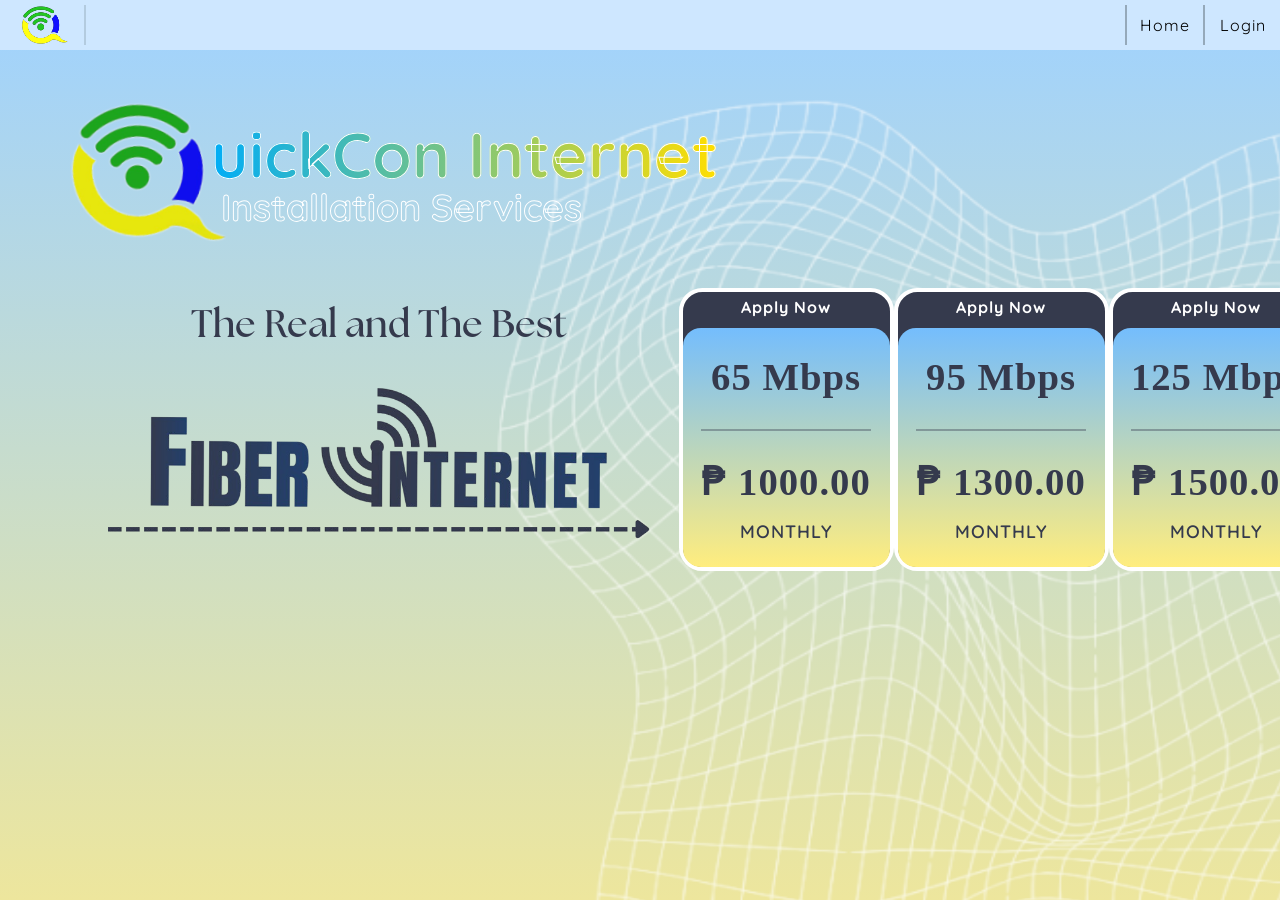
==== web/index.html @ b78efbca "uploaded francis's web design project" ====
<html>
<head>
    <link rel = "shortcut icon" href = "QuickIcon.ico" type = "image/x-icon">
    <title> Home - QuickCon Internet </title>
    <meta charset="UTF-8">
</head>
<body>
    <div class = "main">
        <img id = "RWFrame" src = "RetroWireframe.png">

        <div class = "webRibbon">
            <img id = "QCLogo" src = "QuickCon Logo.png">
            
            <div class = "ribbonButtons">
                <button type = "button" class = "ribbonButton-style" id = "BHome">
                    Home
                </button>
                <button type = "button" class = "ribbonButton-style" id = "BLogin" onclick="(() => {  window.location.href = './Application_Form.html' })()">
                    Login
                </button>

                <div class = "loginWindow">
                    <div class = "loginLabel"> Customer Login </div>
                    <div class = "TBUsername">
                        <label for = "username"> Username: </label>
                        <input type = "text" id = "username"/>
                    </div>
                    <div class = "TBPassword">
                        <label for = "password"> Password : </label>
                        <input type = "password" id = "password"/>
                    </div>
                    <button type = "submit" class = "loginSubmit"> Login </button>
                </div>
            </div>
            
        </div>

        <div class = "midArea">
            <div class = "designArea">

                <div class = "QuickCon">
                    <img id = "QuickCon_Logo" src = "QuickCon Logo.png">
                    <div class = "QuickCon_Text">
                        <div id = "topText"> uickCon Internet </div>
                        <div id = "bottomText"> Installation Services </div>
                    </div>
                </div>
                <div id = "TRaTB"> The Real and The Best </div>
                <img id = "FiberInternet" src = "FiberInternet.png">

            </div>
            <div class = "planArea">

                <div class = "planCard" id = "p65"> Apply Now
                    <div class = "planCardFace"> 
                        <div id = "mbps"> 65 Mbps </div>
                        <div id = "price"> ₱ 1000.00 </div>
                        <div id = "monthly"> MONTHLY </div>
                    </div>
                </div>

                <div class = "planCard" id = "p95"> Apply Now
                    <div class = "planCardFace"> 
                        <div id = "mbps"> 95 Mbps </div>
                        <div id = "price"> ₱ 1300.00 </div>
                        <div id = "monthly"> MONTHLY </div>
                    </div>
                </div>

                <div class = "planCard" id = "p125"> Apply Now
                    <div class = "planCardFace"> 
                        <div id = "mbps"> 125 Mbps </div>
                        <div id = "price"> ₱ 1500.00 </div>
                        <div id = "monthly"> MONTHLY </div>
                    </div>
                </div>

            </div>
        </div>

        <div class = "footer">
            
        </div>
    </div>
    
</body>
<style>
    html {
        font-family: "quicksand";
        font-weight: normal;
    }
    body{
        overflow-x: hidden;
        .main{
            position: absolute; top: 0; left: 0;
            height: 100%; width: 100%;

            z-index: -1;

            display: grid; 
            grid-template-columns: 1fr;
            grid-template-rows: auto 1fr 5%;

            background: linear-gradient(to bottom,#9FD2FF, #f5e893 110%);
        }
    }
    #RWFrame {
        position: fixed; z-index: -1;
        height: 100%; width: 100vh;
        right: -100; bottom: -100;
        filter: brightness(0) invert(1) opacity(70%);
    }

    /* WEB RIBBON _______________________________________________ */
    .webRibbon{
        position: relative;
        grid-column: 1 / -1;
        grid-row: 1 / 2;

        height: 100%; width: 100%; min-height: 50px;
        background-color: #cee7ff;
        z-index: 100;

        display: flex; justify-content: flex-end;

        #QCLogo{
            visibility: visible; position: absolute; 

            top: 10%; left: 20px; height: 80%;
            filter: drop-shadow(0 0 0.1px black) brightness(120%);
            border-right: 2px solid #95A9BA; 
            padding-right: 15px;
        }

        .ribbonButtons{
            height: 100%;
            display: flex;
            padding-right: 3%;
        }
        .ribbonButton-style{
            background: none; border: none; position: relative; 

            top: 10%;
            height: 80%; width: 80; 
            font-size: calc(1 * 100%); 
            font-family: "quicksand";
            letter-spacing: 1;

            display: flex; 
            justify-content: center; align-items: center;

            border-right: 2px solid #95A9BA; border-left: 2px solid #95A9BA;
        }
        #BHome{
            position: relative;
            left: 1;
        }
        #BLogin{
            position: relative;
            right: 1;
        }
    }

    /* DESIGN AREA _______________________________________________ */
    .midArea{
        position: relative;
        grid-column: 1 / 2;
        grid-row: 2 / 3;

        height: 100%; width: 100%;
        display: flex; flex-direction: row;
        justify-content: center;

        .designArea{
            position: relative; 
            left: 3%;
            width: 100%;

            display: flex; flex-direction: column;
            place-items: center;
            gap: 2vw;

            margin-top: 4vw;

            .QuickCon{
                position: relative; 

                display: flex;
                flex-direction: row;
                justify-content: center;

                #QuickCon_Logo{
                    position: relative;
                    left: 2vw;

                    height: 11vw; width: auto;

                    transform: rotate(6deg); 
                    filter: drop-shadow(0 0 1px white);
                }
                .QuickCon_Text{
                    position: relative;
                    top: 1vw;

                    background: linear-gradient(to right,#00adf7, #ffde00);
                    -webkit-background-clip: text; 
                    -webkit-text-stroke: 1px white; 
                    color: transparent;

                    white-space: nowrap;

                    #topText{
                        font-weight: bold; font-size: 5vw;
                    }
                    #bottomText{
                        position: relative;
                        left: 10px; bottom: 10px;
                        font-weight: bold; font-size: 2.9vw;
                    }
                }
            }
            #TRaTB{
                width: 100%;
                color: #353a4d; text-align: center;
                font-family: "theseasons"; font-size: 3vw;
                 padding-top: 5%;
            }
            #FiberInternet{
                height: 13vw; width: auto;
            }
        }

        .planArea{
            margin-top: 18%;
            height: auto; width: 100%;

            display: flex; justify-content: space-evenly;

            .planCard{
                height: 30.5vh; width: 23vh;
                
                color: white; text-align: center; 
                letter-spacing: 1px;
                font-weight: bold; font-size: calc(1 * 100%);
                line-height: 30px; 

                background-color: #353a4d;

                border-radius: 2.6vh;

                position: relative;
                display: flex; justify-content: center;

                border: white 4px solid;
                
                cursor: pointer;
            }
            .planCardFace{
                height: 87%; width: 100%; 
                background: linear-gradient(to bottom,#74bdfd, #ffed7e);

                color: #353a4d;

                position: absolute; 
                display: flex; justify-content: center;

                bottom: 0vh;

                border-radius: 2vh;

                #mbps{
                    position: absolute; top: 3.8vh;
                    font-family: anton; font-size: 4.3vh;
                }
                #price{
                    position: absolute; top: 11.2vh;
                    font-family: anton; font-size: 4.3vh;
                    padding-top: 4vh; border-top: #353a4d60 2px solid;
                }
                #monthly{
                    font-size: 2vh; font-weight: 600;
                    position: absolute; top: 21vh;
                }
            }
        }
    }  

    /* Login Window _______________________________________________ */
    .loginWindow{
        position: absolute; right: 0; top: 100%; 
        translate: 100% 0%;
        background-color: white;
        height: 160px; width: 100%;
        max-width: 350;
        border: #353a4d60 1px solid;
        animation: colorLoop 4s infinite;

        display: flex; flex-direction: column;
        justify-content: center; 
        gap: 15px;
        visibility: hidden;
    }
    @keyframes colorLoop{
        0% { border-top: #f3f700 5px solid; }
        50% { border-top: #0080f7 5px solid;}
        100% { border-top: #f3f700 5px solid; }
    }

    .loginWindow .loginLabel{
        background: none; 
        position: static; align-self: center;
    }
    .loginWindow .TBUsername{
        background: none; font-weight: 600;

        position: static; margin-left: 7%;

        label[for = "username"]{
            font-size: 13px; 
        }
        #username{
            border-radius: 7px; border: #353a4d 1px solid;
            font-family: "quicksand"; 
            font-weight: 500;
        }
        #username[type = "text"]{
            text-align: center; letter-spacing: 1px;
        }
    }
    .loginWindow .TBPassword{
        background: none; font-weight: 600; 

        position: static; margin-left: 7%;

        label[for = "password"]{
            font-size: 13px; 
        }
        #password{
            border-radius: 7px; border: #353a4d 1px solid;
            font-family: "quicksand";
            font-weight: 500;
        }
        #password[type = "password"]{
            text-align: center; letter-spacing: 1px;
        }
    }
    .loginWindow .loginSubmit{
        background: white; 
        border-radius: 10px; border: none;
        font-family: "quicksand";
        height: 30px; width: 70px;

        position: relative; align-self: center;

        display: flex;
        justify-content: center; align-items: center;
    }
    .loginSubmit::after{
        content: '';
        position: absolute; z-index: -1;
        height: 112%; width: 106%; 
        background-image: linear-gradient(to top right,#00adf7, #ffde00 70%);
        border-radius: 10px;
    }
    
    /* Price Selection _______________________________________________ */

    @font-face {
        font-family: "anton";
        src: url('Anton/Anton-Regular.ttf') format("truetype");
    }
    @font-face {
        font-family: "quicksand";
        src: url('Quicksand/Quicksand-VariableFont_wght.ttf') format("truetype");
    }
    @font-face {
        font-family: "theseasons";
        src: url('The-Seasons/Demo_Fonts/Fontspring-DEMO-theseasons-bd.otf') format("truetype");
    }
    @media (max-width: 1000px){
        #RWFrame {
            height: 100%; width: auto;
            top: 80%; left: 50%; transform: translate(-49.5%, -60%);
        }

        .midArea{
            flex-direction: column;

            .designArea{
                left: 0;
            }
            .planArea{
                margin: 3vw;
                margin: 0;
                margin-top: 10%;
            }
        }
    }

    /* EVENTS _______________________________________________ */

    /* --------------------------Hovers-------------------------- */
    #QCLogo:active{
        rotate: 36000deg; 
        transition: 15s linear;
        animation: jump 20s forwards;
    }
    @keyframes jump {
        10% {
            position: absolute; left: 50%;
            filter: brightness(50%);
        }
        30% {
            position: fixed; top: 50%; right: 50%; filter: 
            brightness(1000%);
        }
        55% {
            position: fixed; top: -50%; left: 50%; 
            rotate: -36000deg; filter: brightness(0%);
        }
        98% {
            position: fixed; top: -25%; right: 130%; filter: 
            brightness(1000%);
        }
        100% {
            position: relative; top: 0; left: 0; 
        }
    }

    .ribbonButton-style:hover{
        background-color: #9FD2FF;
        transition: background-color 0.2s;
    }
    .ribbonButton-style:hover:active{
        background-color: #f0f8ff;
        transition: 0.1s;
    }

    #p65:hover, #p95:hover, #p125:hover{
        color: #353a4d; transform: scale(1.1);
        background-color: white;
        transition: 0.4s;
    }
    #p65:hover .planCardFace, #p95:hover .planCardFace, #p125:hover .planCardFace{
        color: white;
        background: linear-gradient(to bottom,#45a8ff, #ffe231 90%);
        transition: 0.4s;
    }
    #p65:hover:active, #p95:hover:active, #p125:hover:active{
        transform: scale(1.05);
        transition: 0.2s;
    }
    
    .loginWindow .loginSubmit:hover{
        background: none; color: white;
        font-weight: bold;
        transition: 0.1s;
    }
    .loginWindow .loginSubmit:hover:active{
        background: white; color: rgb(60, 60, 60);
        transition: 0.1s;
    }

    /* --------------------------Clicks-------------------------- */
    #BLogin:focus + .loginWindow, .loginWindow:hover, .loginWindow:focus-within{
        visibility: visible;
        top: 100%; translate: 0 0;
        transition: 0.5s;
    }
    #username:focus, #password:focus{
        width: 95%; 
        transition: 0.5s ease-in-out;
    }
    
</style>
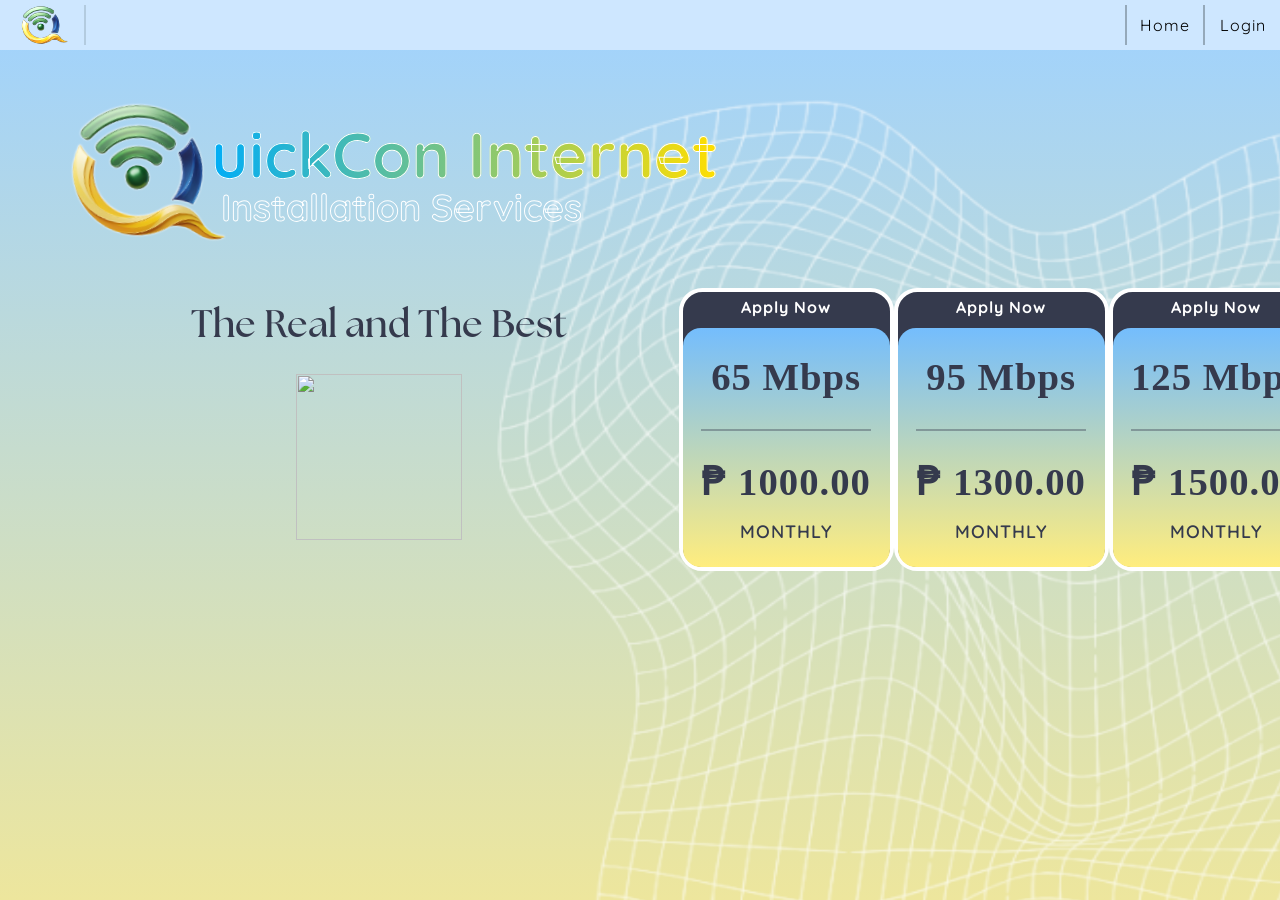
==== commit 968b06e7: "website: enhanced logo and sorted assets into folder" ====
--- a/web/index.html
+++ b/web/index.html
@@ -6,10 +6,10 @@
 </head>
 <body>
     <div class = "main">
-        <img id = "RWFrame" src = "RetroWireframe.png">
+        <img id = "RWFrame" src = "assets/RetroWireframe.png">
 
         <div class = "webRibbon">
-            <img id = "QCLogo" src = "QuickCon Logo.png">
+            <img id = "QCLogo" src = "assets/quickcon_logo-removebg-preview.png">
             
             <div class = "ribbonButtons">
                 <button type = "button" class = "ribbonButton-style" id = "BHome">
@@ -39,14 +39,14 @@
             <div class = "designArea">
 
                 <div class = "QuickCon">
-                    <img id = "QuickCon_Logo" src = "QuickCon Logo.png">
+                    <img id = "QuickCon_Logo" src = "assets/quickcon_logo-removebg-preview.png">
                     <div class = "QuickCon_Text">
                         <div id = "topText"> uickCon Internet </div>
                         <div id = "bottomText"> Installation Services </div>
                     </div>
                 </div>
                 <div id = "TRaTB"> The Real and The Best </div>
-                <img id = "FiberInternet" src = "FiberInternet.png">
+                <img id = "FiberInternet" src = "src/FiberInternet.png">
 
             </div>
             <div class = "planArea">
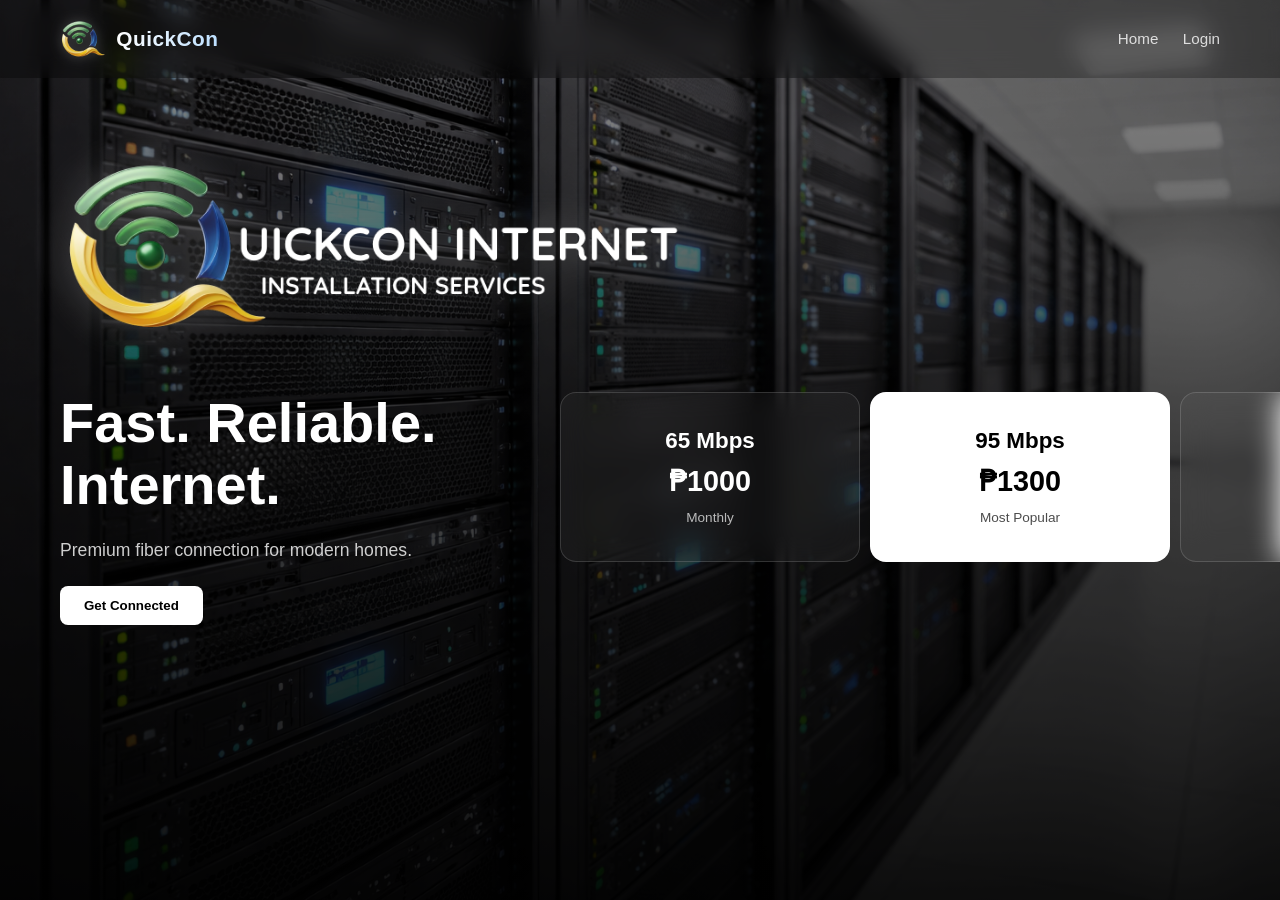
==== commit dc90271e: "website: enhanced apperance and the feel of the overall website home page of quickcon" ====
--- a/web/index.html
+++ b/web/index.html
@@ -1,475 +1,65 @@
-<html>
+<!DOCTYPE html>
+<html lang="en">
 <head>
-    <link rel = "shortcut icon" href = "QuickIcon.ico" type = "image/x-icon">
-    <title> Home - QuickCon Internet </title>
     <meta charset="UTF-8">
+    <meta name="viewport" content="width=device-width, initial-scale=1.0">
+    <title>QuickCon Internet</title>
+    <link rel="stylesheet" href="./styles.css">
 </head>
+
 <body>
-    <div class = "main">
-        <img id = "RWFrame" src = "assets/RetroWireframe.png">
 
-        <div class = "webRibbon">
-            <img id = "QCLogo" src = "assets/quickcon_logo-removebg-preview.png">
-            
-            <div class = "ribbonButtons">
-                <button type = "button" class = "ribbonButton-style" id = "BHome">
-                    Home
-                </button>
-                <button type = "button" class = "ribbonButton-style" id = "BLogin" onclick="(() => {  window.location.href = './Application_Form.html' })()">
-                    Login
-                </button>
+<div class="bg"></div>
 
-                <div class = "loginWindow">
-                    <div class = "loginLabel"> Customer Login </div>
-                    <div class = "TBUsername">
-                        <label for = "username"> Username: </label>
-                        <input type = "text" id = "username"/>
-                    </div>
-                    <div class = "TBPassword">
-                        <label for = "password"> Password : </label>
-                        <input type = "password" id = "password"/>
-                    </div>
-                    <button type = "submit" class = "loginSubmit"> Login </button>
-                </div>
-            </div>
-            
+<header class="nav">
+    <div class="logo-container">
+        <img src="./assets/quickcon_logo-removebg-preview.png" alt="QuickCon Logo">
+        <span>QuickCon</span>
+    </div>
+
+    <div class="nav-links">
+        <button>Home</button>
+        <button>Login</button>
+    </div>
+</header>
+
+<main class="hero">
+    <div class="hero-left">
+
+        <div class="quickcon-logo">
+            <img src="./assets/QUICKCON_LOGO_WITH_L.png" alt="QuickCon Logo">
         </div>
 
-        <div class = "midArea">
-            <div class = "designArea">
+        <h1>Fast. Reliable. Internet.</h1>
+        <p>Premium fiber connection for modern homes.</p>
 
-                <div class = "QuickCon">
-                    <img id = "QuickCon_Logo" src = "assets/quickcon_logo-removebg-preview.png">
-                    <div class = "QuickCon_Text">
-                        <div id = "topText"> uickCon Internet </div>
-                        <div id = "bottomText"> Installation Services </div>
-                    </div>
-                </div>
-                <div id = "TRaTB"> The Real and The Best </div>
-                <img id = "FiberInternet" src = "src/FiberInternet.png">
+        <button class="get-connected-button">Get Connected</button>
 
-            </div>
-            <div class = "planArea">
+    </div>
 
-                <div class = "planCard" id = "p65"> Apply Now
-                    <div class = "planCardFace"> 
-                        <div id = "mbps"> 65 Mbps </div>
-                        <div id = "price"> ₱ 1000.00 </div>
-                        <div id = "monthly"> MONTHLY </div>
-                    </div>
-                </div>
+    <div class="plans">
 
-                <div class = "planCard" id = "p95"> Apply Now
-                    <div class = "planCardFace"> 
-                        <div id = "mbps"> 95 Mbps </div>
-                        <div id = "price"> ₱ 1300.00 </div>
-                        <div id = "monthly"> MONTHLY </div>
-                    </div>
-                </div>
-
-                <div class = "planCard" id = "p125"> Apply Now
-                    <div class = "planCardFace"> 
-                        <div id = "mbps"> 125 Mbps </div>
-                        <div id = "price"> ₱ 1500.00 </div>
-                        <div id = "monthly"> MONTHLY </div>
-                    </div>
-                </div>
-
-            </div>
+        <div class="card">
+            <h2>65 Mbps</h2>
+            <p class="price">₱1000</p>
+            <span>Monthly</span>
         </div>
 
-        <div class = "footer">
-            
+        <div class="card highlight">
+            <h2>95 Mbps</h2>
+            <p class="price">₱1300</p>
+            <span>Most Popular</span>
         </div>
+
+        <div class="card">
+            <h2>125 Mbps</h2>
+            <p class="price">₱1500</p>
+            <span>Monthly</span>
+        </div>
+
     </div>
-    
+
+</main>
+
 </body>
-<style>
-    html {
-        font-family: "quicksand";
-        font-weight: normal;
-    }
-    body{
-        overflow-x: hidden;
-        .main{
-            position: absolute; top: 0; left: 0;
-            height: 100%; width: 100%;
-
-            z-index: -1;
-
-            display: grid; 
-            grid-template-columns: 1fr;
-            grid-template-rows: auto 1fr 5%;
-
-            background: linear-gradient(to bottom,#9FD2FF, #f5e893 110%);
-        }
-    }
-    #RWFrame {
-        position: fixed; z-index: -1;
-        height: 100%; width: 100vh;
-        right: -100; bottom: -100;
-        filter: brightness(0) invert(1) opacity(70%);
-    }
-
-    /* WEB RIBBON _______________________________________________ */
-    .webRibbon{
-        position: relative;
-        grid-column: 1 / -1;
-        grid-row: 1 / 2;
-
-        height: 100%; width: 100%; min-height: 50px;
-        background-color: #cee7ff;
-        z-index: 100;
-
-        display: flex; justify-content: flex-end;
-
-        #QCLogo{
-            visibility: visible; position: absolute; 
-
-            top: 10%; left: 20px; height: 80%;
-            filter: drop-shadow(0 0 0.1px black) brightness(120%);
-            border-right: 2px solid #95A9BA; 
-            padding-right: 15px;
-        }
-
-        .ribbonButtons{
-            height: 100%;
-            display: flex;
-            padding-right: 3%;
-        }
-        .ribbonButton-style{
-            background: none; border: none; position: relative; 
-
-            top: 10%;
-            height: 80%; width: 80; 
-            font-size: calc(1 * 100%); 
-            font-family: "quicksand";
-            letter-spacing: 1;
-
-            display: flex; 
-            justify-content: center; align-items: center;
-
-            border-right: 2px solid #95A9BA; border-left: 2px solid #95A9BA;
-        }
-        #BHome{
-            position: relative;
-            left: 1;
-        }
-        #BLogin{
-            position: relative;
-            right: 1;
-        }
-    }
-
-    /* DESIGN AREA _______________________________________________ */
-    .midArea{
-        position: relative;
-        grid-column: 1 / 2;
-        grid-row: 2 / 3;
-
-        height: 100%; width: 100%;
-        display: flex; flex-direction: row;
-        justify-content: center;
-
-        .designArea{
-            position: relative; 
-            left: 3%;
-            width: 100%;
-
-            display: flex; flex-direction: column;
-            place-items: center;
-            gap: 2vw;
-
-            margin-top: 4vw;
-
-            .QuickCon{
-                position: relative; 
-
-                display: flex;
-                flex-direction: row;
-                justify-content: center;
-
-                #QuickCon_Logo{
-                    position: relative;
-                    left: 2vw;
-
-                    height: 11vw; width: auto;
-
-                    transform: rotate(6deg); 
-                    filter: drop-shadow(0 0 1px white);
-                }
-                .QuickCon_Text{
-                    position: relative;
-                    top: 1vw;
-
-                    background: linear-gradient(to right,#00adf7, #ffde00);
-                    -webkit-background-clip: text; 
-                    -webkit-text-stroke: 1px white; 
-                    color: transparent;
-
-                    white-space: nowrap;
-
-                    #topText{
-                        font-weight: bold; font-size: 5vw;
-                    }
-                    #bottomText{
-                        position: relative;
-                        left: 10px; bottom: 10px;
-                        font-weight: bold; font-size: 2.9vw;
-                    }
-                }
-            }
-            #TRaTB{
-                width: 100%;
-                color: #353a4d; text-align: center;
-                font-family: "theseasons"; font-size: 3vw;
-                 padding-top: 5%;
-            }
-            #FiberInternet{
-                height: 13vw; width: auto;
-            }
-        }
-
-        .planArea{
-            margin-top: 18%;
-            height: auto; width: 100%;
-
-            display: flex; justify-content: space-evenly;
-
-            .planCard{
-                height: 30.5vh; width: 23vh;
-                
-                color: white; text-align: center; 
-                letter-spacing: 1px;
-                font-weight: bold; font-size: calc(1 * 100%);
-                line-height: 30px; 
-
-                background-color: #353a4d;
-
-                border-radius: 2.6vh;
-
-                position: relative;
-                display: flex; justify-content: center;
-
-                border: white 4px solid;
-                
-                cursor: pointer;
-            }
-            .planCardFace{
-                height: 87%; width: 100%; 
-                background: linear-gradient(to bottom,#74bdfd, #ffed7e);
-
-                color: #353a4d;
-
-                position: absolute; 
-                display: flex; justify-content: center;
-
-                bottom: 0vh;
-
-                border-radius: 2vh;
-
-                #mbps{
-                    position: absolute; top: 3.8vh;
-                    font-family: anton; font-size: 4.3vh;
-                }
-                #price{
-                    position: absolute; top: 11.2vh;
-                    font-family: anton; font-size: 4.3vh;
-                    padding-top: 4vh; border-top: #353a4d60 2px solid;
-                }
-                #monthly{
-                    font-size: 2vh; font-weight: 600;
-                    position: absolute; top: 21vh;
-                }
-            }
-        }
-    }  
-
-    /* Login Window _______________________________________________ */
-    .loginWindow{
-        position: absolute; right: 0; top: 100%; 
-        translate: 100% 0%;
-        background-color: white;
-        height: 160px; width: 100%;
-        max-width: 350;
-        border: #353a4d60 1px solid;
-        animation: colorLoop 4s infinite;
-
-        display: flex; flex-direction: column;
-        justify-content: center; 
-        gap: 15px;
-        visibility: hidden;
-    }
-    @keyframes colorLoop{
-        0% { border-top: #f3f700 5px solid; }
-        50% { border-top: #0080f7 5px solid;}
-        100% { border-top: #f3f700 5px solid; }
-    }
-
-    .loginWindow .loginLabel{
-        background: none; 
-        position: static; align-self: center;
-    }
-    .loginWindow .TBUsername{
-        background: none; font-weight: 600;
-
-        position: static; margin-left: 7%;
-
-        label[for = "username"]{
-            font-size: 13px; 
-        }
-        #username{
-            border-radius: 7px; border: #353a4d 1px solid;
-            font-family: "quicksand"; 
-            font-weight: 500;
-        }
-        #username[type = "text"]{
-            text-align: center; letter-spacing: 1px;
-        }
-    }
-    .loginWindow .TBPassword{
-        background: none; font-weight: 600; 
-
-        position: static; margin-left: 7%;
-
-        label[for = "password"]{
-            font-size: 13px; 
-        }
-        #password{
-            border-radius: 7px; border: #353a4d 1px solid;
-            font-family: "quicksand";
-            font-weight: 500;
-        }
-        #password[type = "password"]{
-            text-align: center; letter-spacing: 1px;
-        }
-    }
-    .loginWindow .loginSubmit{
-        background: white; 
-        border-radius: 10px; border: none;
-        font-family: "quicksand";
-        height: 30px; width: 70px;
-
-        position: relative; align-self: center;
-
-        display: flex;
-        justify-content: center; align-items: center;
-    }
-    .loginSubmit::after{
-        content: '';
-        position: absolute; z-index: -1;
-        height: 112%; width: 106%; 
-        background-image: linear-gradient(to top right,#00adf7, #ffde00 70%);
-        border-radius: 10px;
-    }
-    
-    /* Price Selection _______________________________________________ */
-
-    @font-face {
-        font-family: "anton";
-        src: url('Anton/Anton-Regular.ttf') format("truetype");
-    }
-    @font-face {
-        font-family: "quicksand";
-        src: url('Quicksand/Quicksand-VariableFont_wght.ttf') format("truetype");
-    }
-    @font-face {
-        font-family: "theseasons";
-        src: url('The-Seasons/Demo_Fonts/Fontspring-DEMO-theseasons-bd.otf') format("truetype");
-    }
-    @media (max-width: 1000px){
-        #RWFrame {
-            height: 100%; width: auto;
-            top: 80%; left: 50%; transform: translate(-49.5%, -60%);
-        }
-
-        .midArea{
-            flex-direction: column;
-
-            .designArea{
-                left: 0;
-            }
-            .planArea{
-                margin: 3vw;
-                margin: 0;
-                margin-top: 10%;
-            }
-        }
-    }
-
-    /* EVENTS _______________________________________________ */
-
-    /* --------------------------Hovers-------------------------- */
-    #QCLogo:active{
-        rotate: 36000deg; 
-        transition: 15s linear;
-        animation: jump 20s forwards;
-    }
-    @keyframes jump {
-        10% {
-            position: absolute; left: 50%;
-            filter: brightness(50%);
-        }
-        30% {
-            position: fixed; top: 50%; right: 50%; filter: 
-            brightness(1000%);
-        }
-        55% {
-            position: fixed; top: -50%; left: 50%; 
-            rotate: -36000deg; filter: brightness(0%);
-        }
-        98% {
-            position: fixed; top: -25%; right: 130%; filter: 
-            brightness(1000%);
-        }
-        100% {
-            position: relative; top: 0; left: 0; 
-        }
-    }
-
-    .ribbonButton-style:hover{
-        background-color: #9FD2FF;
-        transition: background-color 0.2s;
-    }
-    .ribbonButton-style:hover:active{
-        background-color: #f0f8ff;
-        transition: 0.1s;
-    }
-
-    #p65:hover, #p95:hover, #p125:hover{
-        color: #353a4d; transform: scale(1.1);
-        background-color: white;
-        transition: 0.4s;
-    }
-    #p65:hover .planCardFace, #p95:hover .planCardFace, #p125:hover .planCardFace{
-        color: white;
-        background: linear-gradient(to bottom,#45a8ff, #ffe231 90%);
-        transition: 0.4s;
-    }
-    #p65:hover:active, #p95:hover:active, #p125:hover:active{
-        transform: scale(1.05);
-        transition: 0.2s;
-    }
-    
-    .loginWindow .loginSubmit:hover{
-        background: none; color: white;
-        font-weight: bold;
-        transition: 0.1s;
-    }
-    .loginWindow .loginSubmit:hover:active{
-        background: white; color: rgb(60, 60, 60);
-        transition: 0.1s;
-    }
-
-    /* --------------------------Clicks-------------------------- */
-    #BLogin:focus + .loginWindow, .loginWindow:hover, .loginWindow:focus-within{
-        visibility: visible;
-        top: 100%; translate: 0 0;
-        transition: 0.5s;
-    }
-    #username:focus, #password:focus{
-        width: 95%; 
-        transition: 0.5s ease-in-out;
-    }
-    
-</style>+</html>
--- a/web/styles.css
+++ b/web/styles.css
@@ -0,0 +1,223 @@
+/* =========================
+    RESET
+========================= */
+* {
+    margin: 0;
+    padding: 0;
+    box-sizing: border-box;
+}
+
+html {
+    font-size: 16px; /* keeps rem consistency if used later */
+}
+
+body {
+    font-family: "Inter", sans-serif;
+    color: white;
+    overflow-x: hidden;
+}
+
+/* =========================
+    LOGO
+========================= */
+.logo-container {
+    display: flex;
+    align-items: center;
+    gap: 10px;
+}
+
+.logo-container img {
+    height: 38px;
+    width: auto;
+    filter: drop-shadow(0 0 6px rgba(255,255,255,0.25));
+}
+
+.logo-container span {
+    font-size: 1.3rem;
+    font-weight: 600;
+    letter-spacing: 0.5px;
+
+    background: linear-gradient(to right, #ffffff, #bcdfff);
+    -webkit-background-clip: text;
+    -webkit-text-fill-color: transparent;
+}
+
+/* =========================
+    BACKGROUND
+========================= */
+.bg {
+    position: fixed;
+    inset: 0;
+    background: url("./assets/homepage_background.png") center/cover no-repeat;
+    filter: brightness(0.7);
+    z-index: -2;
+}
+
+.bg::after {
+    content: "";
+    position: absolute;
+    inset: 0;
+    background: linear-gradient(
+        to bottom,
+        rgba(0,0,0,0.2),
+        rgba(0,0,0,0.6),
+        rgba(0,0,0,0.9)
+    );
+}
+
+/* =========================
+    NAVBAR
+========================= */
+.nav {
+    display: flex;
+    justify-content: space-between;
+    align-items: center;
+    padding: 20px 60px;
+    backdrop-filter: blur(12px);
+    background: rgba(0,0,0,0.3);
+}
+
+.logo {
+    font-size: 1.5rem;
+    font-weight: 600;
+}
+
+.nav-links button {
+    background: none;
+    border: none;
+    color: white;
+    margin-left: 20px;
+    cursor: pointer;
+    font-size: 0.95rem;
+    opacity: 0.8;
+}
+
+.nav-links button:hover {
+    opacity: 1;
+}
+
+/* =========================
+    HERO
+========================= */
+.hero {
+    display: flex;
+    justify-content: space-between;
+    align-items: center;
+    padding: 80px 60px;
+}
+
+.hero-left {
+    max-width: 500px;
+}
+
+.hero-left h1 {
+    margin-top: -20px;
+    font-size: 3.5rem;
+    font-weight: 700;
+    line-height: 1.1;
+}
+
+.hero-left p {
+    margin-top: 25px;
+    font-size: 1.1rem;
+    opacity: 0.8;
+}
+
+/* HERO LOGO */
+.quickcon-logo {
+    margin-top: -100px;
+    margin-bottom: 0px;
+}
+
+.quickcon-logo img {
+    height: 350px;
+    width: auto;
+    filter: drop-shadow(0 0 20px rgba(255,255,255,0.25));
+    /* transform: rotate(-3deg); */
+    transition: 0.3s ease;
+}
+
+.quickcon-logo img:hover {
+    transform: rotate(0deg) scale(1.05);
+}
+
+/* =========================
+    Get Connected Logo
+========================= */
+.get-connected-button {
+    margin-top: 25px;
+    padding: 12px 24px;
+    border: none;
+    border-radius: 8px;
+    background: white;
+    color: black;
+    font-weight: 600;
+    cursor: pointer;
+    transition: 0.25s;
+}
+
+.get-connected-button:hover {
+    transform: translateY(-2px);
+}
+
+/* =========================
+    PLANS
+========================= */
+.plans {
+    display: flex;
+    gap: 10px;
+}
+
+.card {
+    margin-top: 170px;
+    width: 300px;
+    padding: 35px;
+    border-radius: 16px;
+    background: rgba(255,255,255,0.04);
+    backdrop-filter: blur(15px);
+    cursor: pointer;
+    border: 1px solid rgba(255,255,255,0.15);
+    text-align: center;
+    transition: 0.3s;
+}
+
+.card:hover {
+    transform: translateY(-10px);
+    box-shadow: 0 20px 40px rgba(0,0,0,0.4);
+}
+
+.highlight {
+    background: white;
+    color: black;
+}
+
+/* CARD TEXT */
+.card h2 {
+    font-size: 1.4rem;
+}
+
+.price {
+    font-size: 1.8rem;
+    margin: 10px 0;
+    font-weight: 700;
+}
+
+.card span {
+    font-size: 0.85rem;
+    opacity: 0.7;
+}
+
+/* =========================
+    RESPONSIVE
+========================= */
+@media (max-width: 1200px) {
+    .hero {
+        flex-direction: column;
+        gap: 40px;
+        text-align: center;
+    }
+
+    .plans {
+        flex-direction: column;
+    }
+}
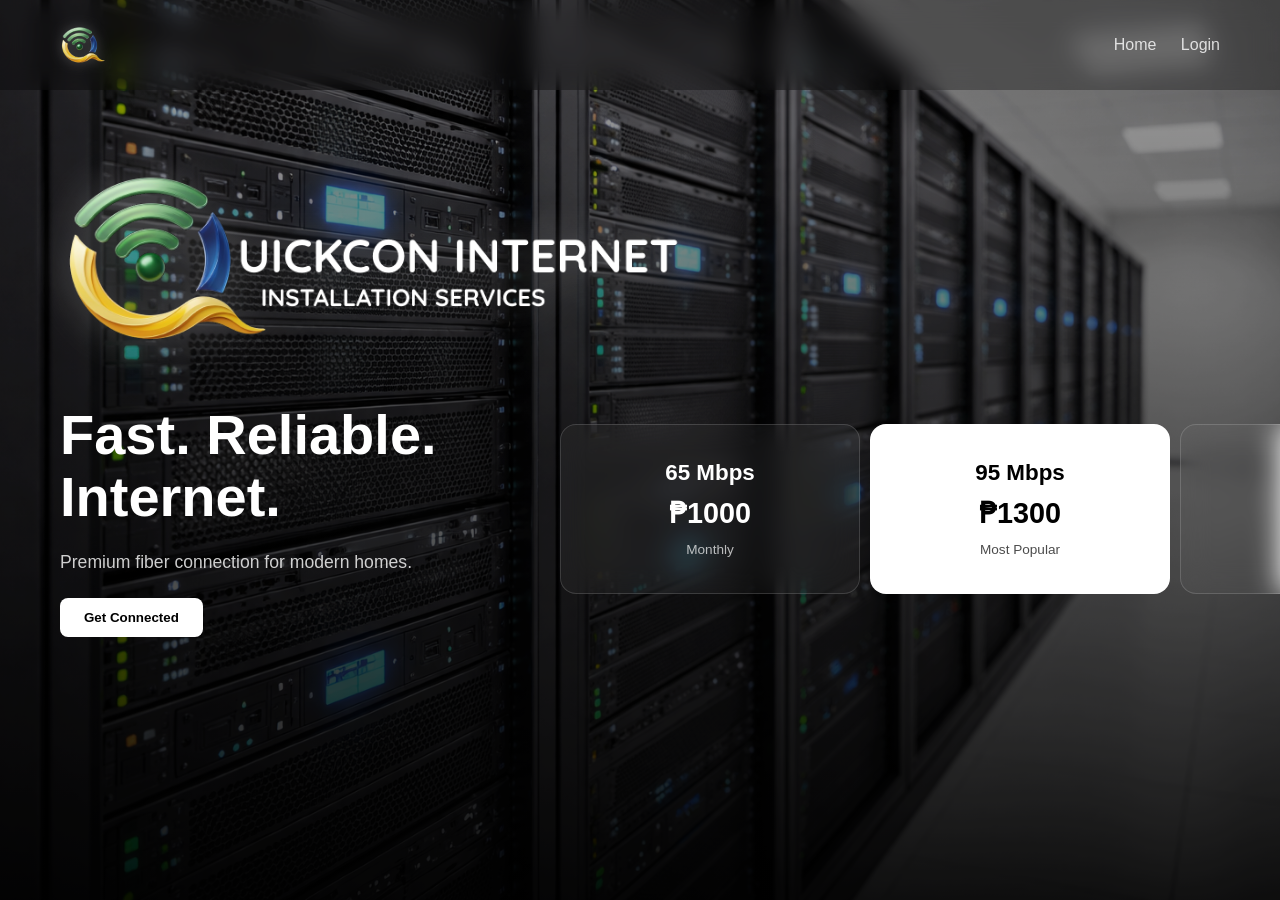
==== commit 8653ec32: "quiucksearch: fixed http response based on request type: valid, invalid, wrong format" ====
--- a/web/index.html
+++ b/web/index.html
@@ -14,7 +14,6 @@
 <header class="nav">
     <div class="logo-container">
         <img src="./assets/quickcon_logo-removebg-preview.png" alt="QuickCon Logo">
-        <span>QuickCon</span>
     </div>
 
     <div class="nav-links">
@@ -58,6 +57,9 @@
         </div>
 
     </div>
+    <div>
+        
+    </div>
 
 </main>
 
--- a/web/styles.css
+++ b/web/styles.css
@@ -49,7 +49,7 @@
     position: fixed;
     inset: 0;
     background: url("./assets/homepage_background.png") center/cover no-repeat;
-    filter: brightness(0.7);
+    filter: brightness(0.8);
     z-index: -2;
 }
 
@@ -60,7 +60,7 @@
     background: linear-gradient(
         to bottom,
         rgba(0,0,0,0.2),
-        rgba(0,0,0,0.6),
+        rgba(0,0,0,0.5),
         rgba(0,0,0,0.9)
     );
 }
@@ -75,6 +75,9 @@
     padding: 20px 60px;
     backdrop-filter: blur(12px);
     background: rgba(0,0,0,0.3);
+    flex-wrap: wrap;
+    width: 100%;
+    height: 90px;
 }
 
 .logo {
@@ -82,15 +85,19 @@
     font-weight: 600;
 }
 
+
 .nav-links button {
     background: none;
+    height: 100%;
     border: none;
     color: white;
     margin-left: 20px;
     cursor: pointer;
-    font-size: 0.95rem;
+    font-size: 16px;
     opacity: 0.8;
 }
+
+
 
 .nav-links button:hover {
     opacity: 1;
@@ -164,12 +171,13 @@
     PLANS
 ========================= */
 .plans {
+    margin-top: 200px;
     display: flex;
     gap: 10px;
 }
 
 .card {
-    margin-top: 170px;
+    margin-top: 10px;
     width: 300px;
     padding: 35px;
     border-radius: 16px;
@@ -211,6 +219,16 @@
     RESPONSIVE
 ========================= */
 @media (max-width: 1200px) {
+
+        
+    .quickcon-logo img {
+        height: 200px;
+        width: auto;
+        filter: drop-shadow(0 0 20px rgba(255,255,255,0.25));
+        /* transform: rotate(-3deg); */
+        transition: 0.3s ease;
+    }
+
     .hero {
         flex-direction: column;
         gap: 40px;
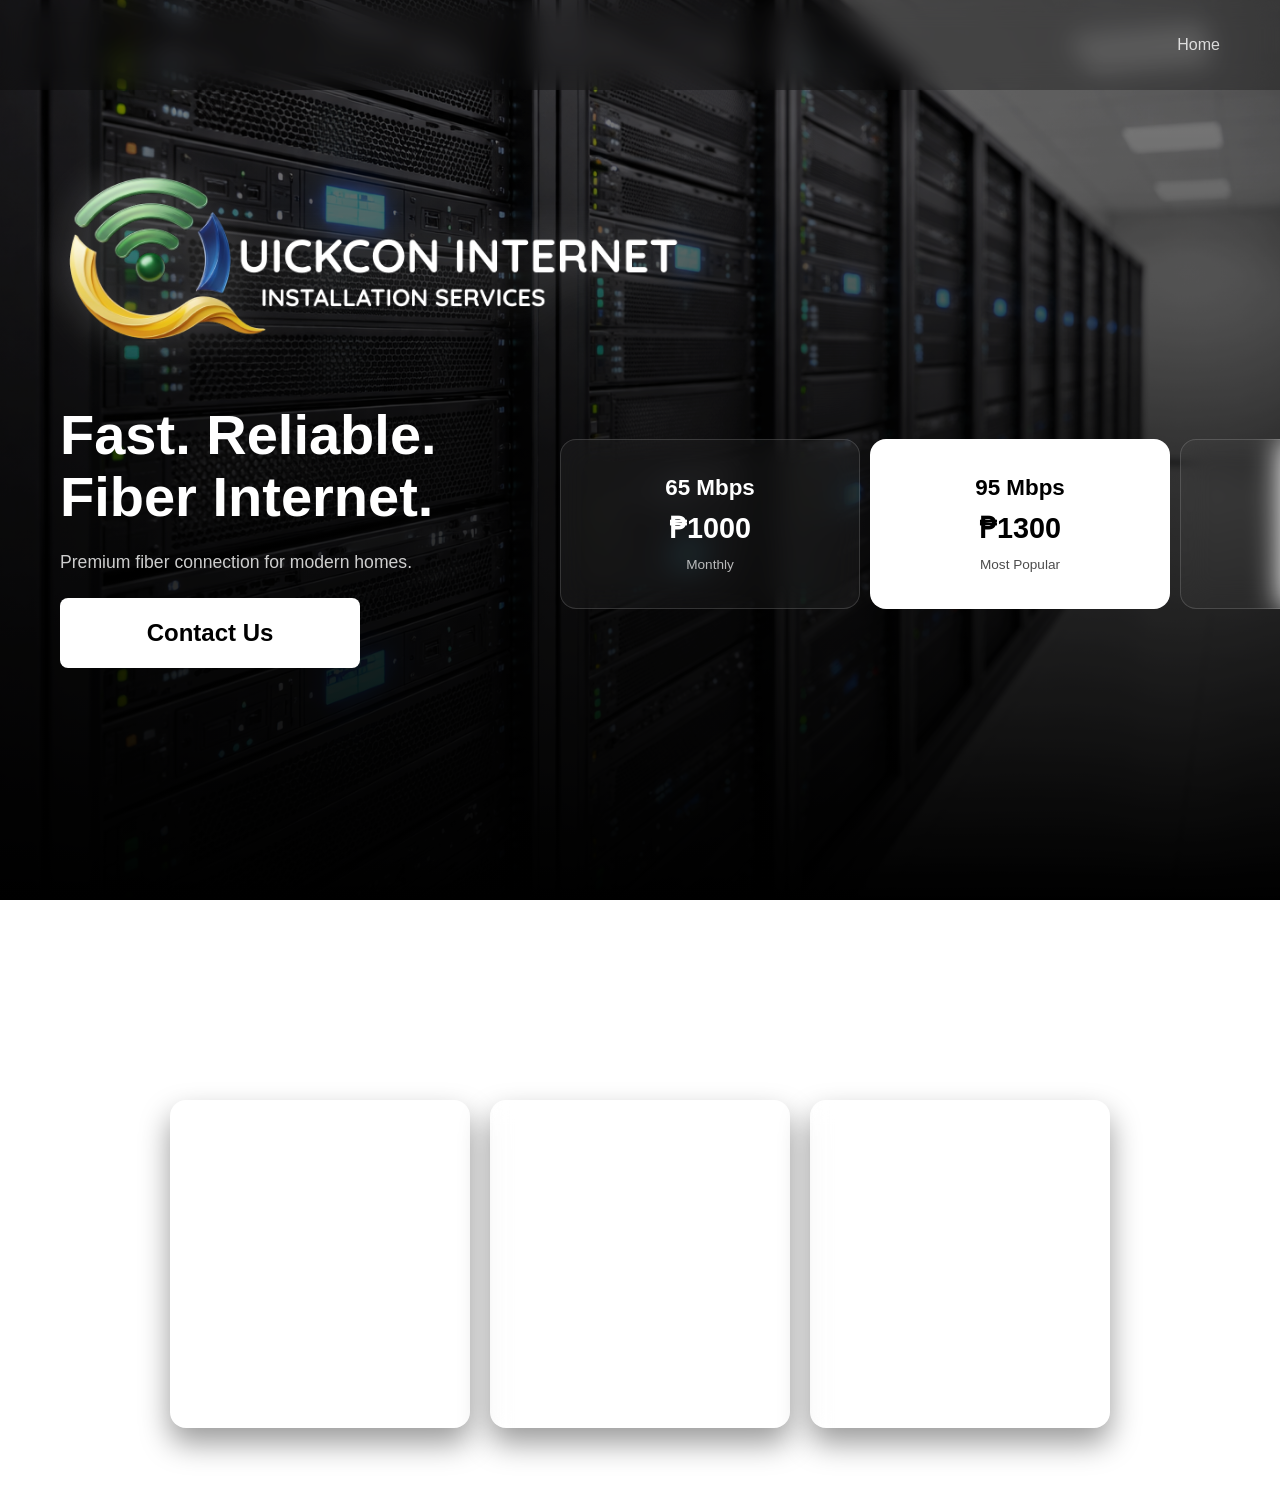
==== commit fec3448e: "quicksearch: added concurrency http request handling at server side; website: added mission, vision " ====
--- a/web/index.html
+++ b/web/index.html
@@ -13,12 +13,11 @@
 
 <header class="nav">
     <div class="logo-container">
-        <img src="./assets/quickcon_logo-removebg-preview.png" alt="QuickCon Logo">
+        <!-- <img src="./assets/quickcon_logo-removebg-preview.png" alt="QuickCon Logo"> -->
     </div>
 
     <div class="nav-links">
         <button>Home</button>
-        <button>Login</button>
     </div>
 </header>
 
@@ -29,10 +28,10 @@
             <img src="./assets/QUICKCON_LOGO_WITH_L.png" alt="QuickCon Logo">
         </div>
 
-        <h1>Fast. Reliable. Internet.</h1>
+        <h1>Fast. Reliable. Fiber Internet.</h1>
         <p>Premium fiber connection for modern homes.</p>
 
-        <button class="get-connected-button">Get Connected</button>
+        <button class="get-connected-button">Contact Us</button>
 
     </div>
 
@@ -58,10 +57,50 @@
 
     </div>
     <div>
-        
     </div>
 
 </main>
 
+<section class="about-section">
+
+    <h1>About Us</h1>
+    <p>
+        Quickcon was built on the shared struggles and stories of our team. 
+        We started with a simple promise to our community: to keep showing up and continuously improving. 
+        D3JLR is more than an ISP; it is a brand built for the people, delivering a network experience unlike any other.
+    </p>
+
+    <div class="about-grid">
+
+        <div class="about-card">
+            <h2>Mission</h2>
+            <p>
+                Our mission is to provide quality internet service with fast, reliable, and secure connectivity 
+                that powers daily digital needs. We aim to support online education, work-from-home professionals, 
+                e-commerce, e-business, e-governance, and other growing digital demands that require uninterrupted access.
+            </p>
+        </div>
+
+        <div class="about-card">
+            <h2>Vision</h2>
+            <p>
+                To redefine and revolutionize networks—where every household, business, and organization experiences 
+                a connection that has never been seen before: fast, reliable, and with zero packet loss.
+            </p>
+        </div>
+
+        <div class="about-card">
+            <h2>Goal</h2>
+            <p>
+                Our goal is to provide fast, reliable, and affordable internet access so that people, organizations, 
+                and communities can stay seamlessly connected. We strive to build a network that helps everyone reach 
+                their full potential in a connected digital world.
+            </p>
+        </div>
+
+    </div>
+
+</section>
+
 </body>
 </html>
--- a/web/styles.css
+++ b/web/styles.css
@@ -59,9 +59,9 @@
     inset: 0;
     background: linear-gradient(
         to bottom,
-        rgba(0,0,0,0.2),
-        rgba(0,0,0,0.5),
-        rgba(0,0,0,0.9)
+        rgba(0,0,0,0.3),
+        rgba(0, 0, 0, 0.7),
+        rgb(0,0,0)
     );
 }
 
@@ -152,6 +152,11 @@
     Get Connected Logo
 ========================= */
 .get-connected-button {
+    width: 300px;
+    height: 70px;
+
+    font-size: 24px;
+
     margin-top: 25px;
     padding: 12px 24px;
     border: none;
@@ -187,6 +192,7 @@
     border: 1px solid rgba(255,255,255,0.15);
     text-align: center;
     transition: 0.3s;
+
 }
 
 .card:hover {
@@ -229,6 +235,12 @@
         transition: 0.3s ease;
     }
 
+    .get-connected-button {
+        width: 250px;
+        height: 55px;
+        font-size: 22px;
+    }
+
     .hero {
         flex-direction: column;
         gap: 40px;
@@ -238,4 +250,81 @@
     .plans {
         flex-direction: column;
     }
+}
+
+/* =========================
+    ABOUT SECTION
+========================= */
+.about-section {
+    margin-top: 90px;
+    padding: 60px 40px;
+    text-align: center;
+}
+
+.about-section h1 {
+    font-size: 2.8rem;
+    margin-bottom: 20px;
+    font-weight: 700;
+}
+
+.about-section > p {
+    max-width: 800px;
+    margin: 0 auto 50px;
+    font-size: 1.05rem;
+    opacity: 0.85;
+    line-height: 1.6;
+}
+
+/* GRID */
+.about-grid {
+    display: flex;
+    justify-content: center;
+    gap: 20px;
+    flex-wrap: wrap;
+}
+
+/* CARDS */
+.about-card {
+    width: 300px;
+    padding: 30px;
+    border-radius: 16px;
+
+    background: rgba(255, 255, 255, 0);
+    backdrop-filter: blur(10px);
+
+    border: 1px solid rgba(255,255,255,0.1);
+    box-shadow: 0 15px 30px rgba(0,0,0,0.4);
+
+    transition: 0.3s ease;
+}
+
+.about-card:hover {
+    transform: translateY(-8px);
+    box-shadow: 0 25px 50px rgba(0,0,0,0.6);
+}
+
+.about-card h2 {
+    font-size: 1.4rem;
+    margin-bottom: 12px;
+    color: #ffffff;
+}
+
+.about-card p {
+    font-size: 0.95rem;
+    opacity: 0.8;
+    line-height: 1.5;
+}
+
+/* =========================
+    ABOUT RESPONSIVE
+========================= */
+@media (max-width: 1200px) {
+    .about-section {
+        padding: 40px 20px;
+    }
+
+    .about-card {
+        width: 100%;
+        max-width: 400px;
+    }
 }
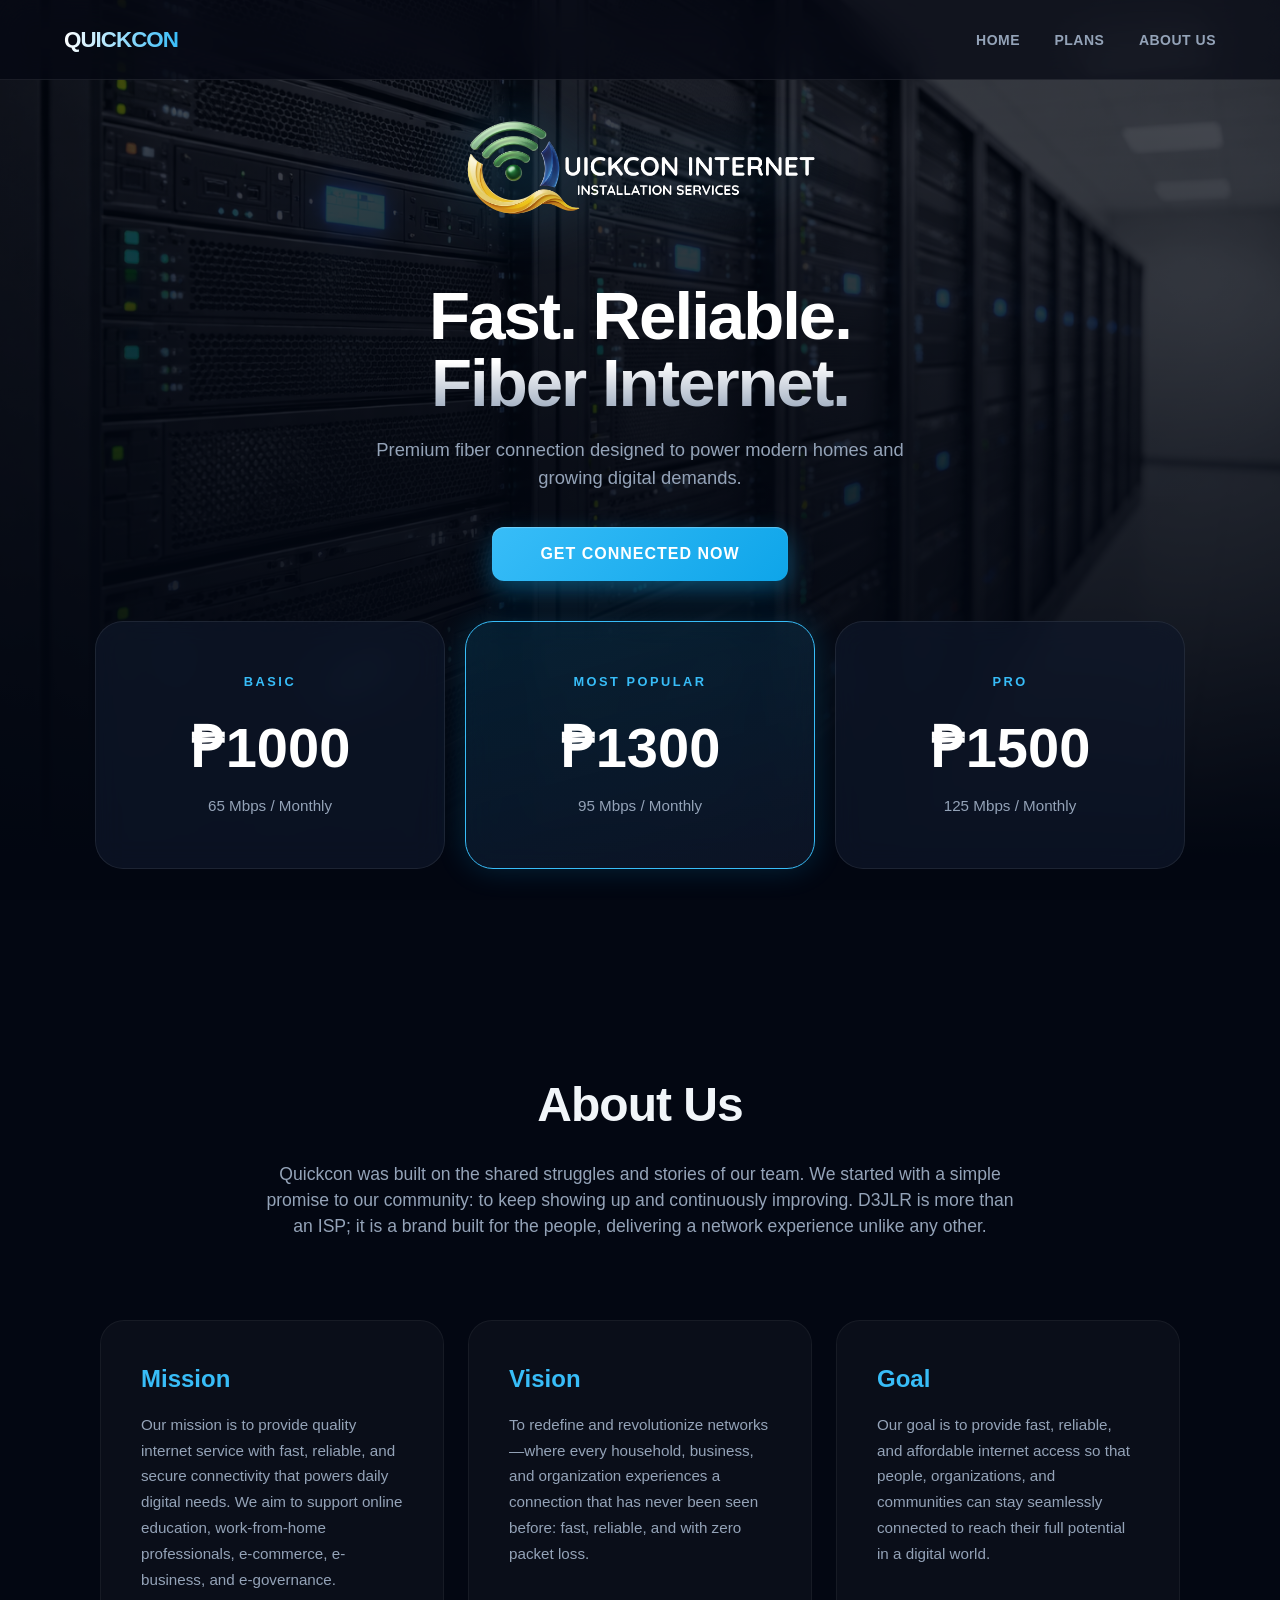
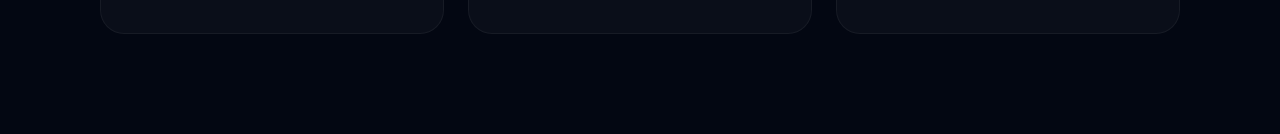
==== commit 2dec39bb: "quicksearch: system added users is now signed when they uploaded payment history" ====
--- a/web/index.html
+++ b/web/index.html
@@ -9,60 +9,63 @@
 
 <body>
 
+<!-- Background Image and Mesh Gradient Overlay -->
 <div class="bg"></div>
 
+<!-- Navigation -->
 <header class="nav">
     <div class="logo-container">
+        <!-- If you have a small icon logo, uncomment the image below -->
         <!-- <img src="./assets/quickcon_logo-removebg-preview.png" alt="QuickCon Logo"> -->
+        <span>QuickCon</span>
     </div>
 
     <div class="nav-links">
         <button>Home</button>
+        <button>Plans</button>
+        <button>About Us</button>
     </div>
 </header>
 
+<!-- Hero Section -->
 <main class="hero">
     <div class="hero-left">
-
         <div class="quickcon-logo">
             <img src="./assets/QUICKCON_LOGO_WITH_L.png" alt="QuickCon Logo">
         </div>
 
-        <h1>Fast. Reliable. Fiber Internet.</h1>
-        <p>Premium fiber connection for modern homes.</p>
+        <h1>Fast. Reliable.<br>Fiber Internet.</h1>
+        <p>Premium fiber connection designed to power modern homes and growing digital demands.</p>
 
-        <button class="get-connected-button">Contact Us</button>
+        <button class="get-connected-button">Get Connected Now</button>
+    </div>
+</main>
 
-    </div>
-
+<!-- Pricing Plans Section -->
+<section id="plans">
     <div class="plans">
-
         <div class="card">
-            <h2>65 Mbps</h2>
+            <h2>Basic</h2>
             <p class="price">₱1000</p>
-            <span>Monthly</span>
+            <span>65 Mbps / Monthly</span>
         </div>
 
         <div class="card highlight">
-            <h2>95 Mbps</h2>
+            <h2>Most Popular</h2>
             <p class="price">₱1300</p>
-            <span>Most Popular</span>
+            <span>95 Mbps / Monthly</span>
         </div>
 
         <div class="card">
-            <h2>125 Mbps</h2>
+            <h2>Pro</h2>
             <p class="price">₱1500</p>
-            <span>Monthly</span>
+            <span>125 Mbps / Monthly</span>
         </div>
+    </div>
+</section>
 
-    </div>
-    <div>
-    </div>
-
-</main>
-
+<!-- About Section -->
 <section class="about-section">
-
     <h1>About Us</h1>
     <p>
         Quickcon was built on the shared struggles and stories of our team. 
@@ -71,13 +74,12 @@
     </p>
 
     <div class="about-grid">
-
         <div class="about-card">
             <h2>Mission</h2>
             <p>
                 Our mission is to provide quality internet service with fast, reliable, and secure connectivity 
                 that powers daily digital needs. We aim to support online education, work-from-home professionals, 
-                e-commerce, e-business, e-governance, and other growing digital demands that require uninterrupted access.
+                e-commerce, e-business, and e-governance.
             </p>
         </div>
 
@@ -93,13 +95,10 @@
             <h2>Goal</h2>
             <p>
                 Our goal is to provide fast, reliable, and affordable internet access so that people, organizations, 
-                and communities can stay seamlessly connected. We strive to build a network that helps everyone reach 
-                their full potential in a connected digital world.
+                and communities can stay seamlessly connected to reach their full potential in a digital world.
             </p>
         </div>
-
     </div>
-
 </section>
 
 </body>
--- a/web/styles.css
+++ b/web/styles.css
@@ -1,5 +1,5 @@
 /* =========================
-    RESET
+    RESET & BASE
 ========================= */
 * {
     margin: 0;
@@ -7,62 +7,32 @@
     box-sizing: border-box;
 }
 
-html {
-    font-size: 16px; /* keeps rem consistency if used later */
-}
-
 body {
-    font-family: "Inter", sans-serif;
-    color: white;
+    font-family: "Inter", -apple-system, sans-serif;
+    color: #f1f5f9;
+    background-color: #030712;
+    line-height: 1.5;
     overflow-x: hidden;
-}
-
-/* =========================
-    LOGO
-========================= */
-.logo-container {
-    display: flex;
-    align-items: center;
-    gap: 10px;
-}
-
-.logo-container img {
-    height: 38px;
-    width: auto;
-    filter: drop-shadow(0 0 6px rgba(255,255,255,0.25));
-}
-
-.logo-container span {
-    font-size: 1.3rem;
-    font-weight: 600;
-    letter-spacing: 0.5px;
-
-    background: linear-gradient(to right, #ffffff, #bcdfff);
-    -webkit-background-clip: text;
-    -webkit-text-fill-color: transparent;
-}
-
-/* =========================
-    BACKGROUND
+    -webkit-font-smoothing: antialiased;
+}
+
+/* =========================
+    BACKGROUND (RESTORED & POLISHED)
 ========================= */
 .bg {
     position: fixed;
     inset: 0;
     background: url("./assets/homepage_background.png") center/cover no-repeat;
-    filter: brightness(0.8);
     z-index: -2;
+    opacity: 0.4; /* Stronger visibility */
 }
 
 .bg::after {
     content: "";
     position: absolute;
     inset: 0;
-    background: linear-gradient(
-        to bottom,
-        rgba(0,0,0,0.3),
-        rgba(0, 0, 0, 0.7),
-        rgb(0,0,0)
-    );
+    background: radial-gradient(circle at 50% 0%, rgba(0, 0, 0, 0.15), transparent 70%),
+                linear-gradient(to bottom, rgba(3, 7, 18, 0.2) 0%, #030712 95%);
 }
 
 /* =========================
@@ -72,259 +42,241 @@
     display: flex;
     justify-content: space-between;
     align-items: center;
-    padding: 20px 60px;
-    backdrop-filter: blur(12px);
-    background: rgba(0,0,0,0.3);
-    flex-wrap: wrap;
-    width: 100%;
-    height: 90px;
-}
-
-.logo {
-    font-size: 1.5rem;
-    font-weight: 600;
-}
-
+    padding: 0 5%;
+    height: 80px;
+    position: sticky;
+    top: 0;
+    z-index: 1000;
+    backdrop-filter: blur(20px);
+    background: rgba(3, 7, 18, 0.7);
+    border-bottom: 1px solid rgba(255, 255, 255, 0.08);
+}
+
+.logo-container span {
+    font-size: 1.4rem;
+    font-weight: 900;
+    letter-spacing: -1px;
+    background: linear-gradient(to right, #fff, #38bdf8);
+    -webkit-background-clip: text;
+    -webkit-text-fill-color: transparent;
+    text-transform: uppercase;
+}
 
 .nav-links button {
     background: none;
-    height: 100%;
     border: none;
-    color: white;
-    margin-left: 20px;
+    color: #94a3b8;
+    margin-left: 30px;
     cursor: pointer;
+    font-size: 14px;
+    font-weight: 700;
+    transition: 0.3s ease;
+    text-transform: uppercase;
+    letter-spacing: 0.5px;
+}
+
+.nav-links button:hover {
+    color: #38bdf8;
+}
+
+/* =========================
+    HERO SECTION (COMPACT FOR VISIBILITY)
+========================= */
+.hero {
+    display: flex;
+    flex-direction: column;
+    align-items: center;
+    text-align: center;
+    padding: 80px 20px 140px; /* Large bottom padding for card overlap */
+    min-height: auto;
+}
+
+.quickcon-logo img {
+    height: 200px; /* More professional size */
+    margin-top: -100px;
+    margin-bottom: 15px;
+    filter: drop-shadow(0 0 30px rgba(56, 189, 248, 0.3));
+}
+
+.hero-left h1 {
+    font-size: clamp(2.5rem, 6vw, 4.2rem);
+    font-weight: 900;
+    line-height: 1;
+    letter-spacing: -2px;
+    margin-bottom: 20px;
+    background: linear-gradient(to bottom, #ffffff 60%, #94a3b8);
+    -webkit-background-clip: text;
+    -webkit-text-fill-color: transparent;
+}
+
+.hero-left p {
+    font-size: 1.15rem;
+    color: #94a3b8;
+    max-width: 550px;
+    margin: 0 auto 35px;
+}
+
+/* =========================
+    THE "10X" CONNECTED BUTTON
+========================= */
+.get-connected-button {
+    padding: 18px 48px;
     font-size: 16px;
-    opacity: 0.8;
-}
-
-
-
-.nav-links button:hover {
-    opacity: 1;
-}
-
-/* =========================
-    HERO
-========================= */
-.hero {
-    display: flex;
-    justify-content: space-between;
-    align-items: center;
-    padding: 80px 60px;
-}
-
-.hero-left {
-    max-width: 500px;
-}
-
-.hero-left h1 {
-    margin-top: -20px;
-    font-size: 3.5rem;
-    font-weight: 700;
-    line-height: 1.1;
-}
-
-.hero-left p {
-    margin-top: 25px;
-    font-size: 1.1rem;
-    opacity: 0.8;
-}
-
-/* HERO LOGO */
-.quickcon-logo {
-    margin-top: -100px;
-    margin-bottom: 0px;
-}
-
-.quickcon-logo img {
-    height: 350px;
-    width: auto;
-    filter: drop-shadow(0 0 20px rgba(255,255,255,0.25));
-    /* transform: rotate(-3deg); */
-    transition: 0.3s ease;
-}
-
-.quickcon-logo img:hover {
-    transform: rotate(0deg) scale(1.05);
-}
-
-/* =========================
-    Get Connected Logo
-========================= */
-.get-connected-button {
-    width: 300px;
-    height: 70px;
-
-    font-size: 24px;
-
-    margin-top: 25px;
-    padding: 12px 24px;
     border: none;
-    border-radius: 8px;
-    background: white;
-    color: black;
-    font-weight: 600;
+    border-radius: 12px; /* Sleeker tech radius */
+    background: linear-gradient(135deg, #38bdf8 0%, #0ea5e9 100%);
+    color: #fff;
+    font-weight: 800;
+    text-transform: uppercase;
+    letter-spacing: 1px;
     cursor: pointer;
-    transition: 0.25s;
+    box-shadow: 0 10px 25px rgba(14, 165, 233, 0.4), 
+                inset 0 1px 1px rgba(255, 255, 255, 0.3);
+    transition: all 0.4s cubic-bezier(0.175, 0.885, 0.32, 1.275);
 }
 
 .get-connected-button:hover {
-    transform: translateY(-2px);
-}
-
-/* =========================
-    PLANS
-========================= */
+    transform: translateY(-4px) scale(1.02);
+    box-shadow: 0 20px 40px rgba(14, 165, 233, 0.6);
+    background: linear-gradient(135deg, #7dd3fc 0%, #38bdf8 100%);
+}
+
+/* =========================
+    PRICING CARDS (ABOVE THE FOLD)
+========================= */
+#plans {
+    margin-top: -100px; /* PULLS CARDS INTO HERO VIEW */
+    padding: 0 20px 100px;
+    position: relative;
+    z-index: 10;
+}
+
 .plans {
-    margin-top: 200px;
-    display: flex;
-    gap: 10px;
+    display: flex;
+    justify-content: center;
+    align-items: stretch;
+    gap: 20px;
+    max-width: 1100px;
+    margin: 0 auto;
 }
 
 .card {
-    margin-top: 10px;
-    width: 300px;
-    padding: 35px;
-    border-radius: 16px;
-    background: rgba(255,255,255,0.04);
+    flex: 1;
+    max-width: 350px;
+    padding: 50px 30px;
+    border-radius: 28px;
+    background: rgba(15, 23, 42, 0.7); /* Deep glass */
     backdrop-filter: blur(15px);
-    cursor: pointer;
-    border: 1px solid rgba(255,255,255,0.15);
-    text-align: center;
-    transition: 0.3s;
-
+    border: 1px solid rgba(255, 255, 255, 0.08);
+    text-align: center;
+    transition: all 0.4s ease;
+    display: flex;
+    flex-direction: column;
+    justify-content: center;
 }
 
 .card:hover {
     transform: translateY(-10px);
-    box-shadow: 0 20px 40px rgba(0,0,0,0.4);
-}
-
-.highlight {
-    background: white;
-    color: black;
-}
-
-/* CARD TEXT */
+    border-color: rgba(56, 189, 248, 0.5);
+    background: rgba(15, 23, 42, 0.9);
+    box-shadow: 0 30px 60px -12px rgba(0, 0, 0, 0.5);
+}
+
+.card.highlight {
+    background: linear-gradient(165deg, rgba(14, 165, 233, 0.15) 0%, rgba(15, 23, 42, 0.8) 100%);
+    border: 1.5px solid #38bdf8;
+    position: relative;
+    box-shadow: 0 0 30px rgba(14, 165, 233, 0.2);
+}
+
 .card h2 {
-    font-size: 1.4rem;
+    font-size: 0.8rem;
+    text-transform: uppercase;
+    letter-spacing: 2.5px;
+    color: #38bdf8;
+    margin-bottom: 15px;
+    font-weight: 800;
 }
 
 .price {
-    font-size: 1.8rem;
-    margin: 10px 0;
-    font-weight: 700;
+    font-size: 3.5rem;
+    font-weight: 900;
+    color: #ffffff;
+    margin-bottom: 5px;
 }
 
 .card span {
-    font-size: 0.85rem;
-    opacity: 0.7;
+    font-size: 0.95rem;
+    color: #94a3b8;
+    font-weight: 500;
+}
+
+/* =========================
+    ABOUT SECTION
+========================= */
+.about-section {
+    padding: 100px 60px;
+    max-width: 1200px;
+    margin: 0 auto;
+}
+
+.about-section h1 {
+    font-size: 3rem;
+    font-weight: 900;
+    text-align: center;
+    margin-bottom: 20px;
+    letter-spacing: -1px;
+}
+
+.about-section > p {
+    text-align: center;
+    max-width: 750px;
+    margin: 0 auto 80px;
+    font-size: 1.1rem;
+    color: #94a3b8;
+}
+
+.about-grid {
+    display: grid;
+    grid-template-columns: repeat(auto-fit, minmax(300px, 1fr));
+    gap: 24px;
+}
+
+.about-card {
+    padding: 40px;
+    border-radius: 24px;
+    background: rgba(255, 255, 255, 0.03);
+    border: 1px solid rgba(255, 255, 255, 0.05);
+    transition: 0.3s ease;
+}
+
+.about-card:hover {
+    background: rgba(255, 255, 255, 0.05);
+}
+
+.about-card h2 {
+    color: #38bdf8;
+    font-size: 1.5rem;
+    margin-bottom: 15px;
+    font-weight: 800;
+}
+
+.about-card p {
+    color: #94a3b8;
+    font-size: 0.95rem;
+    line-height: 1.7;
 }
 
 /* =========================
     RESPONSIVE
 ========================= */
-@media (max-width: 1200px) {
-
-        
-    .quickcon-logo img {
-        height: 200px;
-        width: auto;
-        filter: drop-shadow(0 0 20px rgba(255,255,255,0.25));
-        /* transform: rotate(-3deg); */
-        transition: 0.3s ease;
-    }
-
-    .get-connected-button {
-        width: 250px;
-        height: 55px;
-        font-size: 22px;
-    }
-
-    .hero {
-        flex-direction: column;
-        gap: 40px;
-        text-align: center;
-    }
-
+@media (max-width: 900px) {
+    .nav { padding: 0 5%; }
+    #plans { margin-top: 0; }
+    .hero { padding-bottom: 60px; }
     .plans {
         flex-direction: column;
+        align-items: center;
     }
-}
-
-/* =========================
-    ABOUT SECTION
-========================= */
-.about-section {
-    margin-top: 90px;
-    padding: 60px 40px;
-    text-align: center;
-}
-
-.about-section h1 {
-    font-size: 2.8rem;
-    margin-bottom: 20px;
-    font-weight: 700;
-}
-
-.about-section > p {
-    max-width: 800px;
-    margin: 0 auto 50px;
-    font-size: 1.05rem;
-    opacity: 0.85;
-    line-height: 1.6;
-}
-
-/* GRID */
-.about-grid {
-    display: flex;
-    justify-content: center;
-    gap: 20px;
-    flex-wrap: wrap;
-}
-
-/* CARDS */
-.about-card {
-    width: 300px;
-    padding: 30px;
-    border-radius: 16px;
-
-    background: rgba(255, 255, 255, 0);
-    backdrop-filter: blur(10px);
-
-    border: 1px solid rgba(255,255,255,0.1);
-    box-shadow: 0 15px 30px rgba(0,0,0,0.4);
-
-    transition: 0.3s ease;
-}
-
-.about-card:hover {
-    transform: translateY(-8px);
-    box-shadow: 0 25px 50px rgba(0,0,0,0.6);
-}
-
-.about-card h2 {
-    font-size: 1.4rem;
-    margin-bottom: 12px;
-    color: #ffffff;
-}
-
-.about-card p {
-    font-size: 0.95rem;
-    opacity: 0.8;
-    line-height: 1.5;
-}
-
-/* =========================
-    ABOUT RESPONSIVE
-========================= */
-@media (max-width: 1200px) {
-    .about-section {
-        padding: 40px 20px;
-    }
-
-    .about-card {
-        width: 100%;
-        max-width: 400px;
-    }
-}+    .card { width: 100%; max-width: 400px; }
+}
